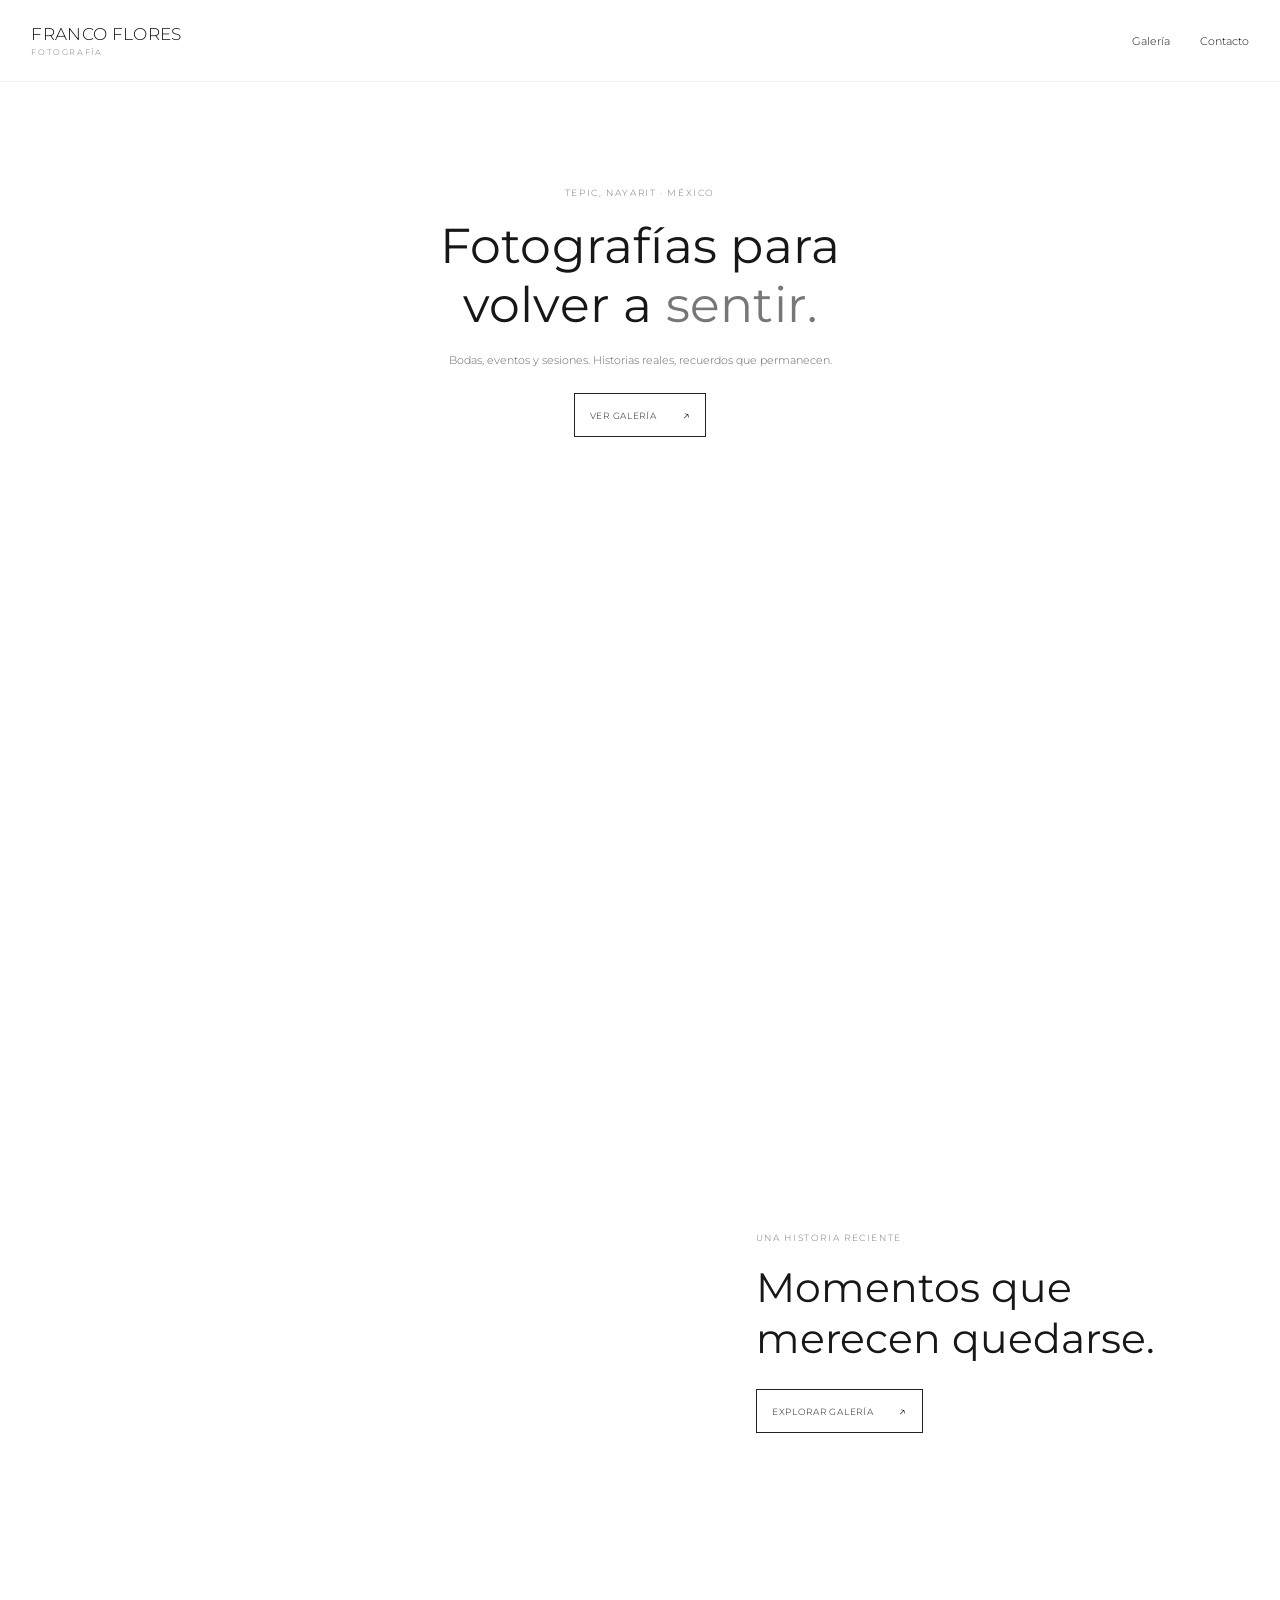
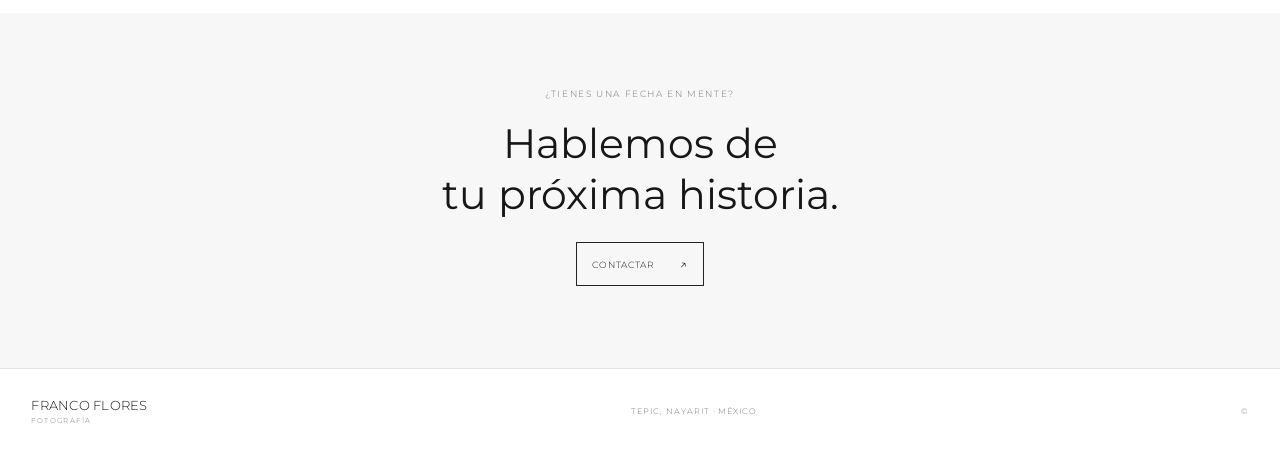
==== index.html @ 029a6b81 "Add files via upload" ====
<!doctype html>
<html lang="es">
<head>
  <meta charset="utf-8">
  <meta name="viewport" content="width=device-width, initial-scale=1">
  <meta name="theme-color" content="#ffffff">
  <meta name="description" content="Franco Flores · Fotografía en Tepic, Nayarit. Bodas, eventos y sesiones.">
  <title>Franco Flores · Fotografía</title>
  <link rel="preconnect" href="https://fonts.googleapis.com">
  <link rel="preconnect" href="https://fonts.gstatic.com" crossorigin>
  <link href="https://fonts.googleapis.com/css2?family=Montserrat:wght@300;400;500;600&display=swap" rel="stylesheet">
  <link rel="stylesheet" href="styles.css">
</head>
<body>
  <header class="header">
    <a class="wordmark" href="./">
      <span>FRANCO FLORES</span>
      <small>FOTOGRAFÍA</small>
    </a>
    <nav class="navigation">
      <a href="SesionLiz/">Galería</a>
      <a href="#contacto">Contacto</a>
    </nav>
  </header>

  <main>
    <section class="hero">
      <div class="hero-heading">
        <p class="eyebrow">TEPIC, NAYARIT · MÉXICO</p>
        <h1>Fotografías para<br>volver a <span>sentir.</span></h1>
        <p class="intro">Bodas, eventos y sesiones. Historias reales, recuerdos que permanecen.</p>
        <a class="outline-link" href="SesionLiz/">VER GALERÍA <span>↗</span></a>
      </div>
      <div class="hero-image" role="img" aria-label="Fotografía de una sesión"></div>
    </section>

    <section class="gallery-feature">
      <div class="feature-image"></div>
      <div class="feature-copy">
        <p class="eyebrow">UNA HISTORIA RECIENTE</p>
        <h2>Momentos que<br>merecen quedarse.</h2>
        <a class="outline-link" href="SesionLiz/">EXPLORAR GALERÍA <span>↗</span></a>
      </div>
    </section>

    <section class="contact" id="contacto">
      <p class="eyebrow">¿TIENES UNA FECHA EN MENTE?</p>
      <h2>Hablemos de<br>tu próxima historia.</h2>
      <a class="outline-link" id="contact-button" href="mailto:">CONTACTAR <span>↗</span></a>
    </section>
  </main>

  <footer class="footer">
    <a class="wordmark" href="./"><span>FRANCO FLORES</span><small>FOTOGRAFÍA</small></a>
    <span>TEPIC, NAYARIT · MÉXICO</span>
    <span>© <span id="year"></span></span>
  </footer>
  <script src="site.js"></script>
</body>
</html>
---- styles.css ----
:root { --ink:#171717; --muted:#777; --line:#e5e5e5; --sans:"Montserrat",Arial,sans-serif; }
* { box-sizing:border-box; }
html { scroll-behavior:smooth; }
body { margin:0; color:var(--ink); background:#fff; font-family:var(--sans); font-weight:300; }
a { color:inherit; text-decoration:none; }
.header { min-height:82px; padding:0 2.45%; display:flex; align-items:center; justify-content:space-between; border-bottom:1px solid #f0f0f0; }
.wordmark { display:flex; flex-direction:column; gap:3px; font-size:17px; font-weight:300; letter-spacing:.02em; }
.wordmark small { color:#777; font-size:8px; letter-spacing:.2em; }
.navigation { display:flex; gap:30px; font-size:11px; }
.navigation a { padding:8px 0; }
.navigation a:hover { border-bottom:1px solid #222; }
.hero { padding:0 2.35%; }
.hero-heading { text-align:center; padding:105px 15px 65px; }
.eyebrow { margin:0 0 19px; color:var(--muted); font-size:9px; letter-spacing:.18em; }
.hero h1 { margin:0; font-size:clamp(32px,4vw,49px); line-height:1.2; font-weight:400; letter-spacing:.005em; }
.hero h1 span { color:#777; }
.intro { margin:16px auto 23px; color:#666; font-size:11px; line-height:1.8; }
.outline-link { display:inline-flex; align-items:center; justify-content:space-between; gap:25px; border:1px solid #222; padding:12px 15px; font-size:9px; letter-spacing:.08em; transition:.2s; }
.outline-link span { font-size:14px; }
.outline-link:hover { color:#fff; background:#171717; }
.hero-image { height:clamp(300px,43vw,570px); background:url("FrancoFlores/SesionLiz/images/DSC03329.jpg") center 43%/cover no-repeat; }
.gallery-feature { display:grid; grid-template-columns:1.1fr .9fr; gap:0; margin:85px 2.35% 0; align-items:center; }
.feature-image { min-height:390px; background:url("FrancoFlores/SesionLiz/images/DSC03602.jpg") center 45%/cover no-repeat; }
.feature-copy { padding:45px 10%; }
.feature-copy h2, .contact h2 { margin:0 0 25px; font-size:clamp(28px,3.2vw,42px); line-height:1.25; font-weight:400; }
.contact { margin-top:85px; padding:75px 20px 82px; text-align:center; background:#f7f7f7; }
.contact h2 { margin-bottom:22px; }
.footer { min-height:85px; padding:18px 2.45%; display:flex; justify-content:space-between; align-items:center; gap:15px; border-top:1px solid var(--line); }
.footer .wordmark { font-size:13px; }
.footer .wordmark small { font-size:7px; }
.footer > span { color:#777; font-size:8px; letter-spacing:.12em; }
@media(max-width:650px) {
  .header { min-height:70px; padding:0 15px; }
  .wordmark { font-size:14px; }
  .navigation { gap:18px; font-size:10px; }
  .hero { padding:0 7px; }
  .hero-heading { padding:78px 10px 40px; }
  .hero h1 { font-size:32px; }
  .hero-image { height:340px; }
  .gallery-feature { grid-template-columns:1fr; margin:55px 7px 0; }
  .feature-image { min-height:300px; }
  .feature-copy { padding:30px 12px 10px; }
  .contact { margin-top:60px; padding:60px 15px; }
  .footer { padding:18px 15px; flex-wrap:wrap; }
  .footer > span:nth-child(2) { order:3; width:100%; }
}
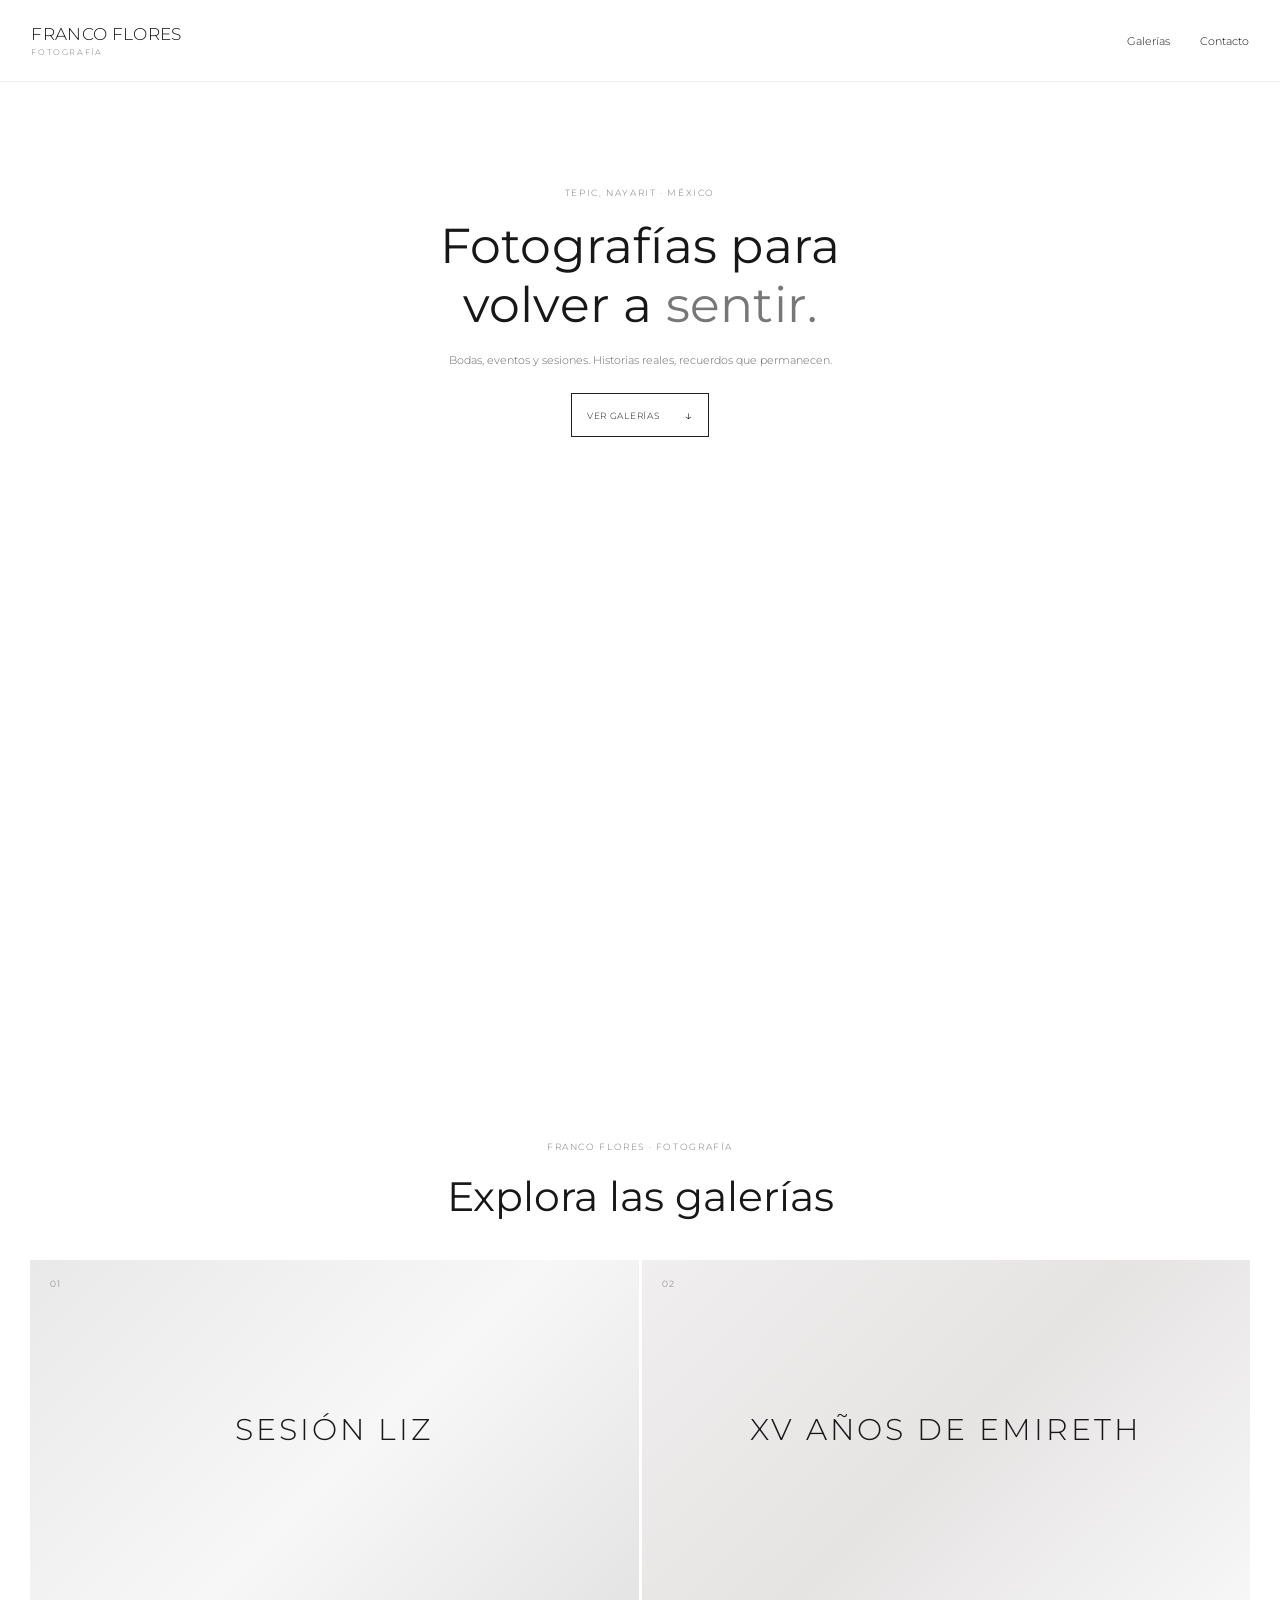
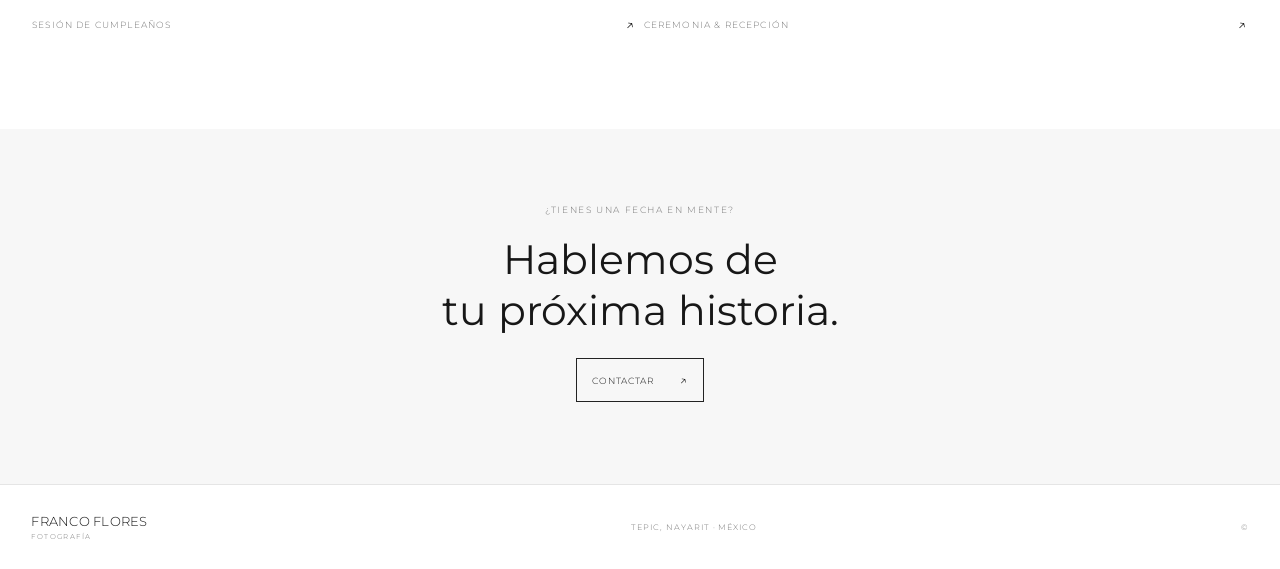
==== commit 13b326d6: "New Gallery" ====
--- a/index.html
+++ b/index.html
@@ -18,7 +18,7 @@
       <small>FOTOGRAFÍA</small>
     </a>
     <nav class="navigation">
-      <a href="SesionLiz/">Galería</a>
+      <a href="#galerias">Galerías</a>
       <a href="#contacto">Contacto</a>
     </nav>
   </header>
@@ -29,17 +29,39 @@
         <p class="eyebrow">TEPIC, NAYARIT · MÉXICO</p>
         <h1>Fotografías para<br>volver a <span>sentir.</span></h1>
         <p class="intro">Bodas, eventos y sesiones. Historias reales, recuerdos que permanecen.</p>
-        <a class="outline-link" href="SesionLiz/">VER GALERÍA <span>↗</span></a>
+        <a class="outline-link" href="#galerias">VER GALERÍAS <span>↓</span></a>
       </div>
       <div class="hero-image" role="img" aria-label="Fotografía de una sesión"></div>
     </section>
 
-    <section class="gallery-feature">
-      <div class="feature-image"></div>
-      <div class="feature-copy">
-        <p class="eyebrow">UNA HISTORIA RECIENTE</p>
-        <h2>Momentos que<br>merecen quedarse.</h2>
-        <a class="outline-link" href="SesionLiz/">EXPLORAR GALERÍA <span>↗</span></a>
+    <section class="gallery-section" id="galerias">
+      <div class="gallery-section-heading">
+        <p class="eyebrow">FRANCO FLORES · FOTOGRAFÍA</p>
+        <h2>Explora las galerías</h2>
+      </div>
+
+      <div class="gallery-options">
+        <a class="gallery-option" href="./SesionLiz/">
+          <div class="gallery-option-visual liz-visual">
+            <span>01</span>
+            <strong>SESIÓN LIZ</strong>
+          </div>
+          <div class="gallery-option-caption">
+            <span>SESIÓN DE CUMPLEAÑOS</span>
+            <span class="gallery-arrow">↗</span>
+          </div>
+        </a>
+
+        <a class="gallery-option" href="./15Anos/">
+          <div class="gallery-option-visual emireth-visual">
+            <span>02</span>
+            <strong>XV AÑOS DE EMIRETH</strong>
+          </div>
+          <div class="gallery-option-caption">
+            <span>CEREMONIA & RECEPCIÓN</span>
+            <span class="gallery-arrow">↗</span>
+          </div>
+        </a>
       </div>
     </section>
 
--- a/styles.css
+++ b/styles.css
@@ -19,10 +19,20 @@
 .outline-link span { font-size:14px; }
 .outline-link:hover { color:#fff; background:#171717; }
 .hero-image { height:clamp(300px,43vw,570px); background:url("FrancoFlores/SesionLiz/images/DSC03329.jpg") center 43%/cover no-repeat; }
-.gallery-feature { display:grid; grid-template-columns:1.1fr .9fr; gap:0; margin:85px 2.35% 0; align-items:center; }
-.feature-image { min-height:390px; background:url("FrancoFlores/SesionLiz/images/DSC03602.jpg") center 45%/cover no-repeat; }
-.feature-copy { padding:45px 10%; }
-.feature-copy h2, .contact h2 { margin:0 0 25px; font-size:clamp(28px,3.2vw,42px); line-height:1.25; font-weight:400; }
+.gallery-section { padding:88px 2.35% 10px; }
+.gallery-section-heading { text-align:center; margin-bottom:38px; }
+.gallery-section-heading h2 { margin:0; font-size:clamp(28px,3.2vw,42px); line-height:1.25; font-weight:400; }
+.gallery-options { display:grid; grid-template-columns:repeat(2,minmax(0,1fr)); gap:3px; }
+.gallery-option { display:block; min-width:0; color:var(--ink); }
+.gallery-option-visual { min-height:340px; position:relative; display:flex; align-items:center; justify-content:center; overflow:hidden; background:#f2f2f2; transition:filter .25s; }
+.gallery-option:hover .gallery-option-visual { filter:brightness(.94); }
+.gallery-option-visual::before { content:""; position:absolute; inset:0; background:linear-gradient(135deg,#e9e9e9,#f7f7f7 55%,#e4e4e4); }
+.gallery-option-visual strong { position:relative; z-index:1; font-size:clamp(18px,2.4vw,30px); font-weight:300; letter-spacing:.1em; text-align:center; padding:20px; }
+.gallery-option-visual > span { position:absolute; z-index:1; top:18px; left:20px; font-size:9px; letter-spacing:.15em; color:#777; }
+.emireth-visual::before { background:linear-gradient(135deg,#f0eeee,#e6e3e3 52%,#f7f7f7); }
+.gallery-option-caption { display:flex; justify-content:space-between; align-items:center; padding:15px 2px 0; font-size:9px; letter-spacing:.13em; color:#777; }
+.gallery-arrow { color:#111; font-size:16px; }
+.contact h2 { margin:0 0 25px; font-size:clamp(28px,3.2vw,42px); line-height:1.25; font-weight:400; }
 .contact { margin-top:85px; padding:75px 20px 82px; text-align:center; background:#f7f7f7; }
 .contact h2 { margin-bottom:22px; }
 .footer { min-height:85px; padding:18px 2.45%; display:flex; justify-content:space-between; align-items:center; gap:15px; border-top:1px solid var(--line); }
@@ -37,10 +47,14 @@
   .hero-heading { padding:78px 10px 40px; }
   .hero h1 { font-size:32px; }
   .hero-image { height:340px; }
-  .gallery-feature { grid-template-columns:1fr; margin:55px 7px 0; }
-  .feature-image { min-height:300px; }
-  .feature-copy { padding:30px 12px 10px; }
+  .gallery-section { padding:65px 7% 5px; }
+  .gallery-options { grid-template-columns:1fr; gap:25px; }
+  .gallery-option-visual { min-height:260px; }
+  .gallery-option-visual strong { font-size:21px; }
+  .gallery-section-heading { margin-bottom:25px; }
   .contact { margin-top:60px; padding:60px 15px; }
   .footer { padding:18px 15px; flex-wrap:wrap; }
   .footer > span:nth-child(2) { order:3; width:100%; }
 }
+
+.home-gallery-links { display:flex; justify-content:center; flex-wrap:wrap; gap:10px; }
